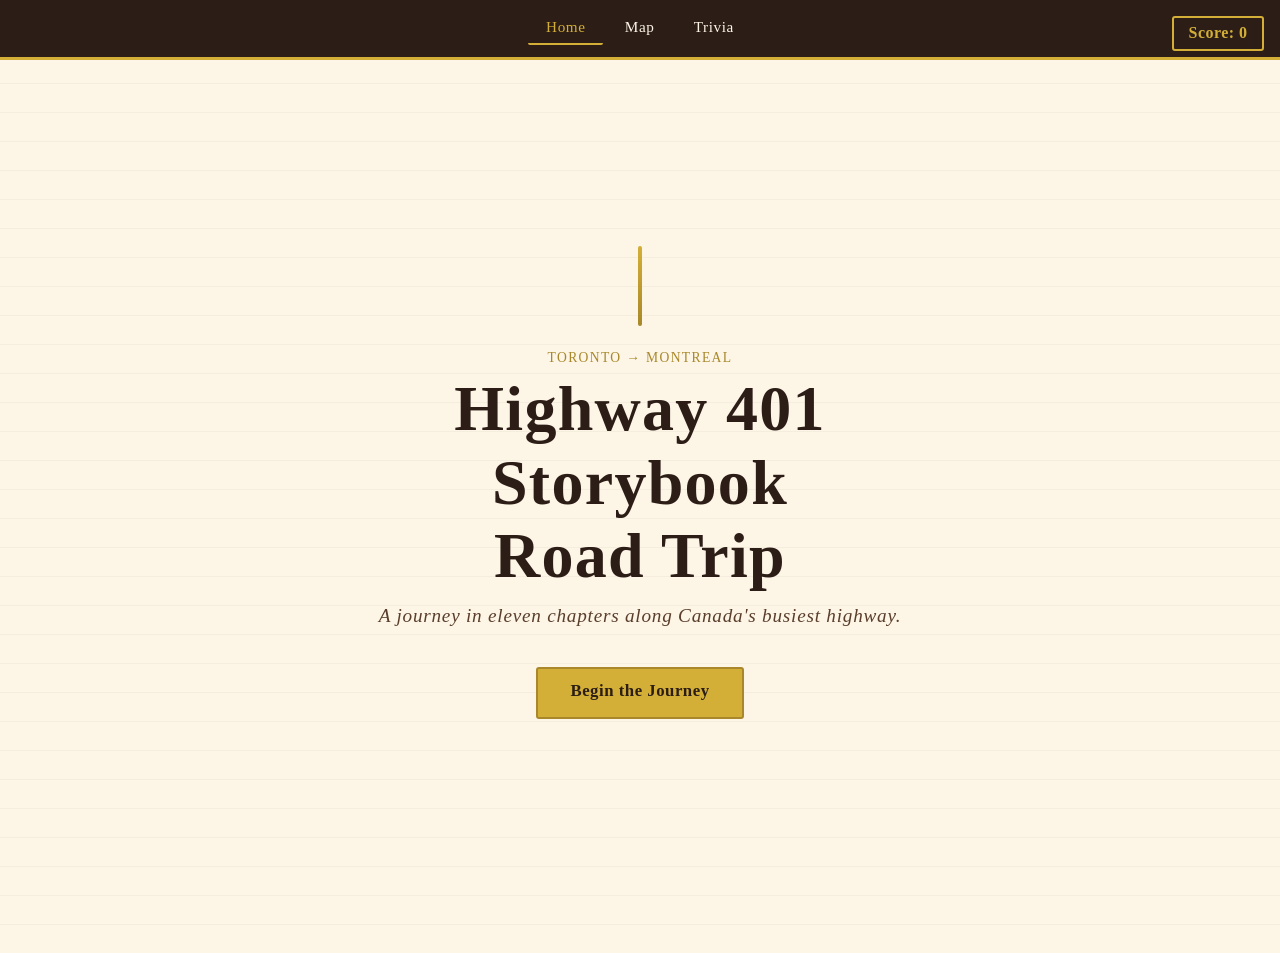
==== index.html @ 1f376b09 "Add Highway 401 Storybook Road Trip companion app Vanilla HTML/CSS/JS static app for GitHub Pages. T" ====
<!DOCTYPE html>
<html lang="en">
<head>
  <meta charset="UTF-8">
  <meta name="viewport" content="width=device-width, initial-scale=1.0">
  <title>Highway 401 Storybook Road Trip</title>
  <link rel="stylesheet" href="css/style.css">
</head>
<body>

  <div id="score-display">Score: 0</div>

  <nav class="main-nav">
    <a href="index.html" class="active">Home</a>
    <a href="map.html">Map</a>
    <a href="game.html">Trivia</a>
  </nav>

  <main class="cover-hero">
    <div class="book-decoration"></div>
    <p class="route-label">Toronto &rarr; Montreal</p>
    <h1 class="book-title">Highway 401<br>Storybook<br>Road Trip</h1>
    <p class="book-subtitle">A journey in eleven chapters along Canada's busiest highway.</p>
    <a href="game.html" class="btn btn-primary">Begin the Journey</a>
  </main>

  <script src="js/content.js"></script>
  <script src="js/app.js"></script>
</body>
</html>
---- css/style.css ----
/* ── Variables ─────────────────────────────────────────────────────────── */
:root {
  --parchment: #fdf5e6;
  --parchment-dark: #f0e6cc;
  --dark-ink: #2c1e16;
  --ink-mid: #5a3e2b;
  --gold: #d4af37;
  --gold-dark: #a8882a;
  --correct-green: #3a6b47;
  --incorrect-red: #8b2a2a;
  --font-serif: Georgia, "Times New Roman", serif;
  --max-width: 720px;
}

/* ── Reset & Base ──────────────────────────────────────────────────────── */
*, *::before, *::after {
  box-sizing: border-box;
  margin: 0;
  padding: 0;
}

html {
  font-size: 16px;
}

body {
  background-color: var(--parchment);
  background-image: repeating-linear-gradient(
    0deg,
    transparent,
    transparent 28px,
    rgba(44, 30, 22, 0.04) 28px,
    rgba(44, 30, 22, 0.04) 29px
  );
  color: var(--dark-ink);
  font-family: var(--font-serif);
  min-height: 100vh;
  padding-bottom: 3rem;
}

/* ── Score Badge ───────────────────────────────────────────────────────── */
#score-display {
  position: fixed;
  top: 1rem;
  right: 1rem;
  z-index: 200;
  background: var(--dark-ink);
  color: var(--gold);
  font-family: var(--font-serif);
  font-size: 1rem;
  font-weight: bold;
  padding: 0.4rem 0.9rem;
  border: 2px solid var(--gold);
  border-radius: 3px;
  letter-spacing: 0.03em;
  pointer-events: none;
}

/* ── Navigation ────────────────────────────────────────────────────────── */
.main-nav {
  display: flex;
  justify-content: center;
  gap: 0.25rem;
  padding: 0.75rem 1rem;
  background: var(--dark-ink);
  border-bottom: 3px solid var(--gold);
  position: sticky;
  top: 0;
  z-index: 100;
}

.main-nav a {
  color: var(--parchment);
  text-decoration: none;
  font-family: var(--font-serif);
  font-size: 0.95rem;
  padding: 0.4rem 1.1rem;
  border-radius: 2px;
  transition: background 0.15s, color 0.15s;
  letter-spacing: 0.04em;
}

.main-nav a:hover {
  background: rgba(212, 175, 55, 0.2);
  color: var(--gold);
}

.main-nav a.active {
  color: var(--gold);
  border-bottom: 2px solid var(--gold);
}

/* ── Page wrapper ──────────────────────────────────────────────────────── */
.page-inner {
  max-width: var(--max-width);
  margin: 0 auto;
  padding: 2rem 1.25rem 1rem;
}

/* ── Cover Page (index.html) ───────────────────────────────────────────── */
.cover-hero {
  display: flex;
  flex-direction: column;
  align-items: center;
  justify-content: center;
  min-height: calc(100vh - 55px);
  text-align: center;
  padding: 2rem 1.5rem;
  max-width: var(--max-width);
  margin: 0 auto;
}

.book-decoration {
  width: 4px;
  height: 80px;
  background: linear-gradient(to bottom, var(--gold), var(--gold-dark));
  margin-bottom: 1.5rem;
  border-radius: 2px;
}

.book-title {
  font-size: clamp(2.2rem, 6vw, 4rem);
  line-height: 1.15;
  letter-spacing: 0.02em;
  color: var(--dark-ink);
  margin-bottom: 0.75rem;
}

.book-subtitle {
  font-size: clamp(1rem, 2.5vw, 1.2rem);
  color: var(--ink-mid);
  font-style: italic;
  margin-bottom: 2.5rem;
  letter-spacing: 0.04em;
}

.route-label {
  font-size: 0.85rem;
  letter-spacing: 0.1em;
  text-transform: uppercase;
  color: var(--gold-dark);
  margin-bottom: 0.4rem;
}

/* ── Buttons ───────────────────────────────────────────────────────────── */
.btn {
  display: inline-block;
  font-family: var(--font-serif);
  font-size: 1.05rem;
  cursor: pointer;
  border: 2px solid var(--dark-ink);
  border-radius: 3px;
  padding: 0.75rem 2rem;
  text-decoration: none;
  transition: background 0.15s, color 0.15s, border-color 0.15s;
  min-height: 52px;
  letter-spacing: 0.03em;
}

.btn-primary {
  background: var(--gold);
  color: var(--dark-ink);
  border-color: var(--gold-dark);
  font-weight: bold;
}

.btn-primary:hover {
  background: var(--gold-dark);
  color: var(--parchment);
}

.btn-answer {
  background: var(--parchment);
  color: var(--dark-ink);
  border-color: var(--ink-mid);
  width: 100%;
  text-align: left;
  padding: 0.75rem 1rem;
  min-height: 56px;
  font-size: 1rem;
  line-height: 1.4;
}

.btn-answer:hover:not(:disabled) {
  background: var(--parchment-dark);
  border-color: var(--dark-ink);
}

.btn-answer:disabled {
  cursor: not-allowed;
  opacity: 0.8;
}

.btn-answer.correct {
  background: var(--correct-green);
  color: #fff;
  border-color: var(--correct-green);
}

.btn-answer.incorrect {
  background: var(--incorrect-red);
  color: #fff;
  border-color: var(--incorrect-red);
}

/* ── GPS Panel (map.html) ──────────────────────────────────────────────── */
.gps-panel {
  background: var(--parchment-dark);
  border: 1px solid var(--gold-dark);
  border-radius: 3px;
  padding: 1rem 1.25rem;
  margin-bottom: 1.75rem;
}

.gps-panel h2 {
  font-size: 1.1rem;
  margin-bottom: 0.5rem;
  color: var(--ink-mid);
  letter-spacing: 0.04em;
}

#geo-status {
  font-style: italic;
  color: var(--ink-mid);
  font-size: 0.95rem;
  margin-bottom: 0.4rem;
}

#coords-display {
  font-family: "Courier New", Courier, monospace;
  font-size: 0.95rem;
  color: var(--dark-ink);
  letter-spacing: 0.06em;
  min-height: 1.4em;
}

/* ── Milestone Cards (map.html) ────────────────────────────────────────── */
.milestone-list {
  display: flex;
  flex-direction: column;
  gap: 1rem;
}

.milestone-card {
  background: var(--parchment);
  border: 1px solid var(--parchment-dark);
  border-left: 4px solid var(--gold-dark);
  border-radius: 2px;
  padding: 1rem 1.25rem;
  transition: border-left-color 0.2s, background 0.2s, box-shadow 0.2s;
  position: relative;
}

.milestone-card h2 {
  font-size: 1.05rem;
  margin-bottom: 0.4rem;
  color: var(--dark-ink);
}

.card-story {
  font-style: italic;
  font-size: 0.93rem;
  color: var(--ink-mid);
  line-height: 1.6;
  margin-bottom: 0.4rem;
}

.card-coords {
  font-family: "Courier New", Courier, monospace;
  font-size: 0.78rem;
  color: var(--ink-mid);
  opacity: 0.7;
}

.milestone-card.nearest {
  border-left-color: var(--gold);
  background: #fdf0c0;
  box-shadow: 0 2px 12px rgba(212, 175, 55, 0.35);
}

.milestone-card.nearest::before {
  content: "📍 You are here";
  display: block;
  font-size: 0.8rem;
  font-style: normal;
  font-weight: bold;
  color: var(--gold-dark);
  margin-bottom: 0.4rem;
  letter-spacing: 0.04em;
}

/* ── Trivia Chapters (game.html) ───────────────────────────────────────── */
.trivia-chapter {
  margin-bottom: 2.5rem;
  padding-bottom: 2rem;
  border-bottom: 1px solid var(--parchment-dark);
}

.trivia-chapter:last-child {
  border-bottom: none;
}

.trivia-chapter h2 {
  font-size: 1.3rem;
  color: var(--dark-ink);
  margin-bottom: 0.5rem;
  padding-bottom: 0.4rem;
  border-bottom: 2px solid var(--gold);
  display: inline-block;
}

.chapter-story {
  font-style: italic;
  color: var(--ink-mid);
  font-size: 0.95rem;
  line-height: 1.65;
  margin: 0.75rem 0 1.25rem;
  padding-left: 1rem;
  border-left: 3px solid var(--parchment-dark);
}

.question-block {
  margin-bottom: 1.5rem;
}

.question-text {
  font-size: 1.05rem;
  font-weight: bold;
  color: var(--dark-ink);
  margin-bottom: 0.85rem;
  line-height: 1.5;
}

.answer-buttons {
  display: grid;
  grid-template-columns: 1fr 1fr;
  gap: 0.6rem;
  margin-bottom: 0.75rem;
}

.fact {
  font-style: italic;
  font-size: 0.93rem;
  color: var(--dark-ink);
  line-height: 1.6;
  padding: 0.6rem 0.9rem;
  border-left: 3px solid var(--gold);
  background: rgba(212, 175, 55, 0.08);
  border-radius: 0 2px 2px 0;
}

.fact.hidden {
  display: none;
}

/* ── Page headings ─────────────────────────────────────────────────────── */
.page-inner h1 {
  font-size: clamp(1.6rem, 4vw, 2.2rem);
  color: var(--dark-ink);
  margin-bottom: 1.5rem;
  padding-bottom: 0.5rem;
  border-bottom: 3px solid var(--gold);
  letter-spacing: 0.02em;
}

/* ── Mobile ────────────────────────────────────────────────────────────── */
@media (max-width: 600px) {
  .answer-buttons {
    grid-template-columns: 1fr;
  }

  .main-nav a {
    font-size: 0.85rem;
    padding: 0.4rem 0.7rem;
  }

  .book-title {
    font-size: 2rem;
  }

  .trivia-chapter h2 {
    font-size: 1.1rem;
  }
}
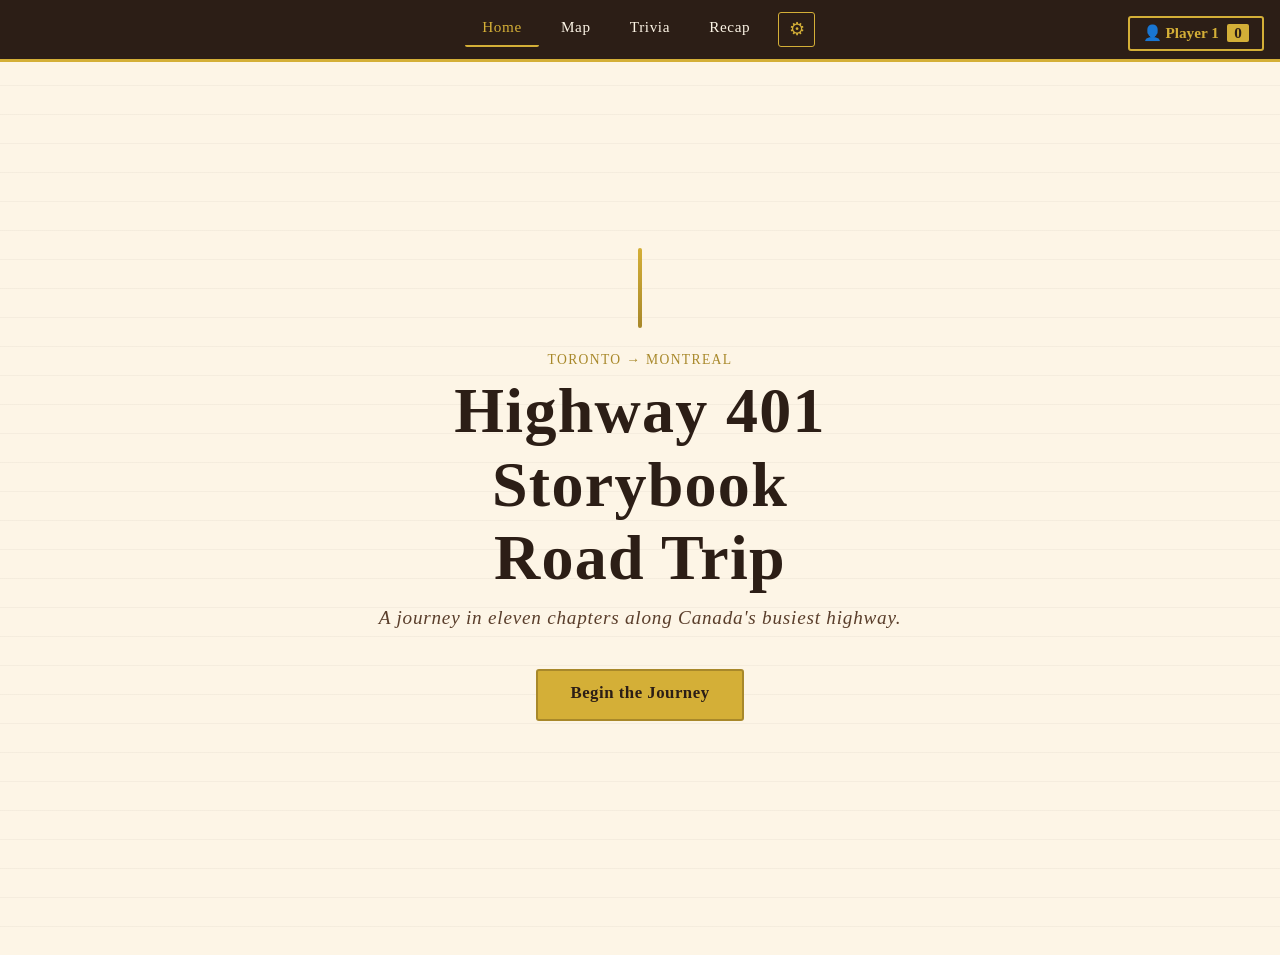
==== commit 4a52dbcf: "Add v2: multiplayer, memories, GPS unlock, offline PWA, accessibility Expands the Highway 401 storyb" ====
--- a/index.html
+++ b/index.html
@@ -4,6 +4,9 @@
   <meta charset="UTF-8">
   <meta name="viewport" content="width=device-width, initial-scale=1.0">
   <title>Highway 401 Storybook Road Trip</title>
+  <meta name="theme-color" content="#2c1e16">
+  <link rel="manifest" href="manifest.json">
+  <link rel="icon" href="icons/icon.svg" type="image/svg+xml">
   <link rel="stylesheet" href="css/style.css">
 </head>
 <body>
@@ -11,20 +14,24 @@
   <div id="score-display">Score: 0</div>
 
   <nav class="main-nav">
-    <a href="index.html" class="active">Home</a>
-    <a href="map.html">Map</a>
-    <a href="game.html">Trivia</a>
+    <a href="index.html" class="active" data-i18n="nav.home">Home</a>
+    <a href="map.html" data-i18n="nav.map">Map</a>
+    <a href="game.html" data-i18n="nav.trivia">Trivia</a>
+    <a href="recap.html" data-i18n="nav.recap">Recap</a>
   </nav>
 
   <main class="cover-hero">
     <div class="book-decoration"></div>
-    <p class="route-label">Toronto &rarr; Montreal</p>
+    <p class="route-label" data-i18n="cover.route">Toronto &rarr; Montreal</p>
     <h1 class="book-title">Highway 401<br>Storybook<br>Road Trip</h1>
     <p class="book-subtitle">A journey in eleven chapters along Canada's busiest highway.</p>
-    <a href="game.html" class="btn btn-primary">Begin the Journey</a>
+    <a href="game.html" class="btn btn-primary" data-i18n="cover.begin">Begin the Journey</a>
   </main>
 
   <script src="js/content.js"></script>
+  <script src="js/storage.js"></script>
+  <script src="js/players.js"></script>
+  <script src="js/settings.js"></script>
   <script src="js/app.js"></script>
 </body>
 </html>
--- a/css/style.css
+++ b/css/style.css
@@ -363,6 +363,358 @@
   letter-spacing: 0.02em;
 }
 
+/* ══════════════════════════════════════════════════════════════════════════
+   v2 — Multiplayer, Memory, GPS, Audio & Accessibility
+   ══════════════════════════════════════════════════════════════════════════ */
+
+/* ── Night mode (low-glare evening driving) ────────────────────────────── */
+body.theme-night {
+  --parchment: #1c1814;
+  --parchment-dark: #14110d;
+  --dark-ink: #ece3cf;
+  --ink-mid: #c9b48a;
+  --gold: #e0c25a;
+  --gold-dark: #b89535;
+}
+
+body.theme-night {
+  background-image: repeating-linear-gradient(
+    0deg, transparent, transparent 28px,
+    rgba(236, 227, 207, 0.04) 28px, rgba(236, 227, 207, 0.04) 29px
+  );
+}
+
+body.theme-night #score-display .badge-toggle,
+body.theme-night .main-nav { background: #0e0c09; }
+
+/* ── Large / dyslexia-friendly text ────────────────────────────────────── */
+body.text-large { font-size: 1.18rem; letter-spacing: 0.01em; }
+body.text-large .btn-answer,
+body.text-large .question-text,
+body.text-large .card-story { line-height: 1.75; }
+
+/* ── Score badge (active player + switcher) ────────────────────────────── */
+#score-display { padding: 0; border: none; background: none; }
+
+.badge-toggle {
+  display: inline-flex;
+  align-items: center;
+  gap: 0.5rem;
+  background: var(--dark-ink);
+  color: var(--gold);
+  border: 2px solid var(--gold);
+  border-radius: 3px;
+  font-family: var(--font-serif);
+  font-size: 0.95rem;
+  font-weight: bold;
+  padding: 0.4rem 0.8rem;
+  cursor: pointer;
+}
+
+.badge-score {
+  background: var(--gold);
+  color: var(--dark-ink);
+  border-radius: 2px;
+  padding: 0 0.45rem;
+  min-width: 1.4rem;
+  text-align: center;
+}
+
+.badge-menu {
+  position: absolute;
+  top: 110%;
+  right: 0;
+  width: 250px;
+  background: var(--parchment);
+  border: 2px solid var(--gold-dark);
+  border-radius: 4px;
+  box-shadow: 0 6px 20px rgba(0, 0, 0, 0.3);
+  padding: 0.6rem;
+  z-index: 300;
+}
+
+.badge-menu-title { font-size: 0.8rem; color: var(--ink-mid); margin-bottom: 0.4rem; letter-spacing: 0.05em; }
+
+.badge-player { display: flex; align-items: center; gap: 0.3rem; margin-bottom: 0.3rem; }
+.badge-player.is-active .badge-pick { border-color: var(--gold); font-weight: bold; }
+
+.badge-pick {
+  flex: 1;
+  text-align: left;
+  background: var(--parchment-dark);
+  border: 1px solid var(--ink-mid);
+  border-radius: 2px;
+  padding: 0.45rem 0.5rem;
+  font-family: var(--font-serif);
+  color: var(--dark-ink);
+  cursor: pointer;
+  font-size: 0.9rem;
+}
+.badge-pick small { color: var(--ink-mid); }
+
+.badge-remove {
+  background: none; border: none; color: var(--incorrect-red);
+  font-size: 1.2rem; cursor: pointer; padding: 0 0.3rem; line-height: 1;
+}
+
+.badge-add { display: flex; gap: 0.25rem; margin-top: 0.5rem; }
+.badge-add-name { flex: 1; min-width: 0; padding: 0.4rem; border: 1px solid var(--ink-mid); border-radius: 2px; font-family: var(--font-serif); }
+.badge-add-team { border: 1px solid var(--ink-mid); border-radius: 2px; font-family: var(--font-serif); }
+.badge-add-btn { background: var(--gold); border: 1px solid var(--gold-dark); border-radius: 2px; padding: 0 0.7rem; cursor: pointer; font-family: var(--font-serif); font-weight: bold; }
+
+/* ── Settings button + panel ───────────────────────────────────────────── */
+.settings-btn {
+  background: none;
+  border: 1px solid var(--gold);
+  color: var(--gold);
+  font-size: 1.1rem;
+  border-radius: 3px;
+  padding: 0.25rem 0.6rem;
+  margin-left: 0.4rem;
+  cursor: pointer;
+  line-height: 1.4;
+}
+
+.settings-panel {
+  position: fixed;
+  top: 60px;
+  right: 1rem;
+  width: 280px;
+  max-width: calc(100vw - 2rem);
+  background: var(--parchment);
+  border: 2px solid var(--gold-dark);
+  border-radius: 4px;
+  box-shadow: 0 6px 24px rgba(0, 0, 0, 0.35);
+  padding: 1rem 1.1rem;
+  z-index: 400;
+}
+
+.settings-panel h2 {
+  font-size: 1.1rem;
+  margin-bottom: 0.75rem;
+  color: var(--dark-ink);
+  border-bottom: 2px solid var(--gold);
+  padding-bottom: 0.35rem;
+}
+
+.settings-row {
+  display: flex;
+  align-items: center;
+  justify-content: space-between;
+  gap: 0.75rem;
+  margin-bottom: 0.7rem;
+  font-size: 0.95rem;
+}
+
+.settings-row select {
+  font-family: var(--font-serif);
+  padding: 0.35rem 0.4rem;
+  border: 1px solid var(--ink-mid);
+  border-radius: 2px;
+  background: var(--parchment);
+  color: var(--dark-ink);
+}
+
+.settings-toggle input { width: 22px; height: 22px; accent-color: var(--gold-dark); }
+
+/* ── Turn banner (multiplayer) ─────────────────────────────────────────── */
+.turn-banner {
+  background: var(--gold);
+  color: var(--dark-ink);
+  font-weight: bold;
+  text-align: center;
+  padding: 0.6rem 1rem;
+  border-radius: 3px;
+  margin-bottom: 1.5rem;
+  letter-spacing: 0.02em;
+}
+
+/* ── Listen (narration) buttons ────────────────────────────────────────── */
+.listen-btn {
+  background: none;
+  border: none;
+  cursor: pointer;
+  font-size: 1rem;
+  padding: 0 0.2rem;
+  vertical-align: middle;
+  opacity: 0.7;
+}
+.listen-btn:hover { opacity: 1; }
+
+/* ── French phrase card ────────────────────────────────────────────────── */
+.phrase-card {
+  display: flex;
+  align-items: baseline;
+  gap: 0.6rem;
+  background: rgba(212, 175, 55, 0.12);
+  border: 1px dashed var(--gold-dark);
+  border-radius: 3px;
+  padding: 0.5rem 0.8rem;
+  margin-bottom: 1.25rem;
+}
+.phrase-fr { font-weight: bold; color: var(--dark-ink); font-size: 1.05rem; }
+.phrase-en { font-style: italic; color: var(--ink-mid); font-size: 0.9rem; }
+.phrase-card .listen-btn { margin-left: auto; }
+
+/* ── Locked chapters (GPS play mode) ───────────────────────────────────── */
+.trivia-chapter.locked { opacity: 0.85; }
+.trivia-chapter.locked h2 { color: var(--ink-mid); border-bottom-color: var(--ink-mid); }
+.locked-note {
+  font-style: italic;
+  color: var(--ink-mid);
+  background: var(--parchment-dark);
+  border-left: 3px solid var(--ink-mid);
+  padding: 0.75rem 1rem;
+  border-radius: 0 2px 2px 0;
+  margin-top: 0.5rem;
+}
+
+/* ── Colorblind-safe answer cues (glyph, not color alone) ──────────────── */
+.btn-answer.correct::after { content: "  ✓"; font-weight: bold; }
+.btn-answer.incorrect::after { content: "  ✗"; font-weight: bold; }
+
+/* ── GPS progress + ETA panel ──────────────────────────────────────────── */
+.progress-track {
+  width: 100%;
+  height: 14px;
+  background: var(--parchment-dark);
+  border: 1px solid var(--gold-dark);
+  border-radius: 7px;
+  overflow: hidden;
+  margin: 0.5rem 0 0.4rem;
+}
+#progress-fill {
+  height: 100%;
+  width: 0%;
+  background: linear-gradient(to right, var(--gold-dark), var(--gold));
+  transition: width 0.6s ease;
+}
+#progress-label, #eta-label {
+  font-size: 0.85rem;
+  color: var(--ink-mid);
+  margin-bottom: 0.2rem;
+}
+
+/* ── Memory tools (map cards) ──────────────────────────────────────────── */
+.card-head { display: flex; align-items: center; justify-content: space-between; gap: 0.5rem; }
+.stamp {
+  display: none;
+  font-size: 0.75rem;
+  font-weight: bold;
+  color: var(--gold-dark);
+  border: 1px solid var(--gold-dark);
+  border-radius: 2px;
+  padding: 0.1rem 0.4rem;
+  transform: rotate(-6deg);
+}
+.milestone-card.visited .stamp { display: inline-block; }
+
+.memory-tools {
+  display: flex;
+  flex-wrap: wrap;
+  align-items: center;
+  gap: 0.5rem;
+  margin-top: 0.75rem;
+  padding-top: 0.75rem;
+  border-top: 1px dashed var(--parchment-dark);
+}
+
+.mem-photo {
+  display: inline-flex;
+  align-items: center;
+  gap: 0.3rem;
+  background: var(--parchment-dark);
+  border: 1px solid var(--ink-mid);
+  border-radius: 3px;
+  padding: 0.45rem 0.7rem;
+  cursor: pointer;
+  font-size: 0.85rem;
+  min-height: 40px;
+}
+.mem-photo input { display: none; }
+
+.photo-thumb {
+  width: 64px;
+  height: 64px;
+  object-fit: cover;
+  border: 2px solid var(--gold-dark);
+  border-radius: 3px;
+}
+
+.mem-record {
+  background: var(--parchment-dark);
+  border: 1px solid var(--ink-mid);
+  border-radius: 3px;
+  padding: 0.45rem 0.7rem;
+  cursor: pointer;
+  font-family: var(--font-serif);
+  font-size: 0.85rem;
+  min-height: 40px;
+}
+.mem-record.recording { background: var(--incorrect-red); color: #fff; border-color: var(--incorrect-red); }
+
+.memo-audio { width: 100%; margin-top: 0.4rem; }
+
+.mem-note {
+  width: 100%;
+  font-family: var(--font-serif);
+  font-size: 0.9rem;
+  padding: 0.5rem;
+  border: 1px solid var(--ink-mid);
+  border-radius: 3px;
+  background: var(--parchment);
+  color: var(--dark-ink);
+  resize: vertical;
+}
+
+.mem-rating .star, .mem-mood .mood {
+  background: none;
+  border: none;
+  cursor: pointer;
+  font-size: 1.3rem;
+  padding: 0.1rem 0.15rem;
+  line-height: 1;
+}
+.mem-rating .star { color: var(--ink-mid); opacity: 0.4; }
+.mem-rating .star.on { color: var(--gold); opacity: 1; }
+.mem-mood .mood { filter: grayscale(1); opacity: 0.5; }
+.mem-mood .mood.on { filter: none; opacity: 1; transform: scale(1.15); }
+
+/* ── Recap page ────────────────────────────────────────────────────────── */
+.recap-section { margin-bottom: 2rem; }
+.recap-section h2 {
+  font-size: 1.25rem;
+  border-bottom: 2px solid var(--gold);
+  padding-bottom: 0.3rem;
+  margin-bottom: 0.9rem;
+  display: inline-block;
+}
+.stamp-grid {
+  display: grid;
+  grid-template-columns: repeat(auto-fill, minmax(110px, 1fr));
+  gap: 0.6rem;
+}
+.stamp-cell {
+  border: 2px solid var(--parchment-dark);
+  border-radius: 4px;
+  padding: 0.6rem;
+  text-align: center;
+  font-size: 0.78rem;
+  color: var(--ink-mid);
+  min-height: 70px;
+  display: flex;
+  flex-direction: column;
+  justify-content: center;
+}
+.stamp-cell.earned { border-color: var(--gold); color: var(--dark-ink); background: rgba(212, 175, 55, 0.1); }
+.stamp-cell .seal { font-size: 1.5rem; }
+.photo-gallery { display: grid; grid-template-columns: repeat(auto-fill, minmax(120px, 1fr)); gap: 0.6rem; }
+.photo-gallery figure { margin: 0; }
+.photo-gallery img { width: 100%; border-radius: 4px; border: 2px solid var(--gold-dark); }
+.photo-gallery figcaption { font-size: 0.78rem; color: var(--ink-mid); text-align: center; margin-top: 0.2rem; }
+.leaderboard-list { list-style: none; }
+.leaderboard-list li { display: flex; justify-content: space-between; padding: 0.4rem 0; border-bottom: 1px solid var(--parchment-dark); }
+
 /* ── Mobile ────────────────────────────────────────────────────────────── */
 @media (max-width: 600px) {
   .answer-buttons {
